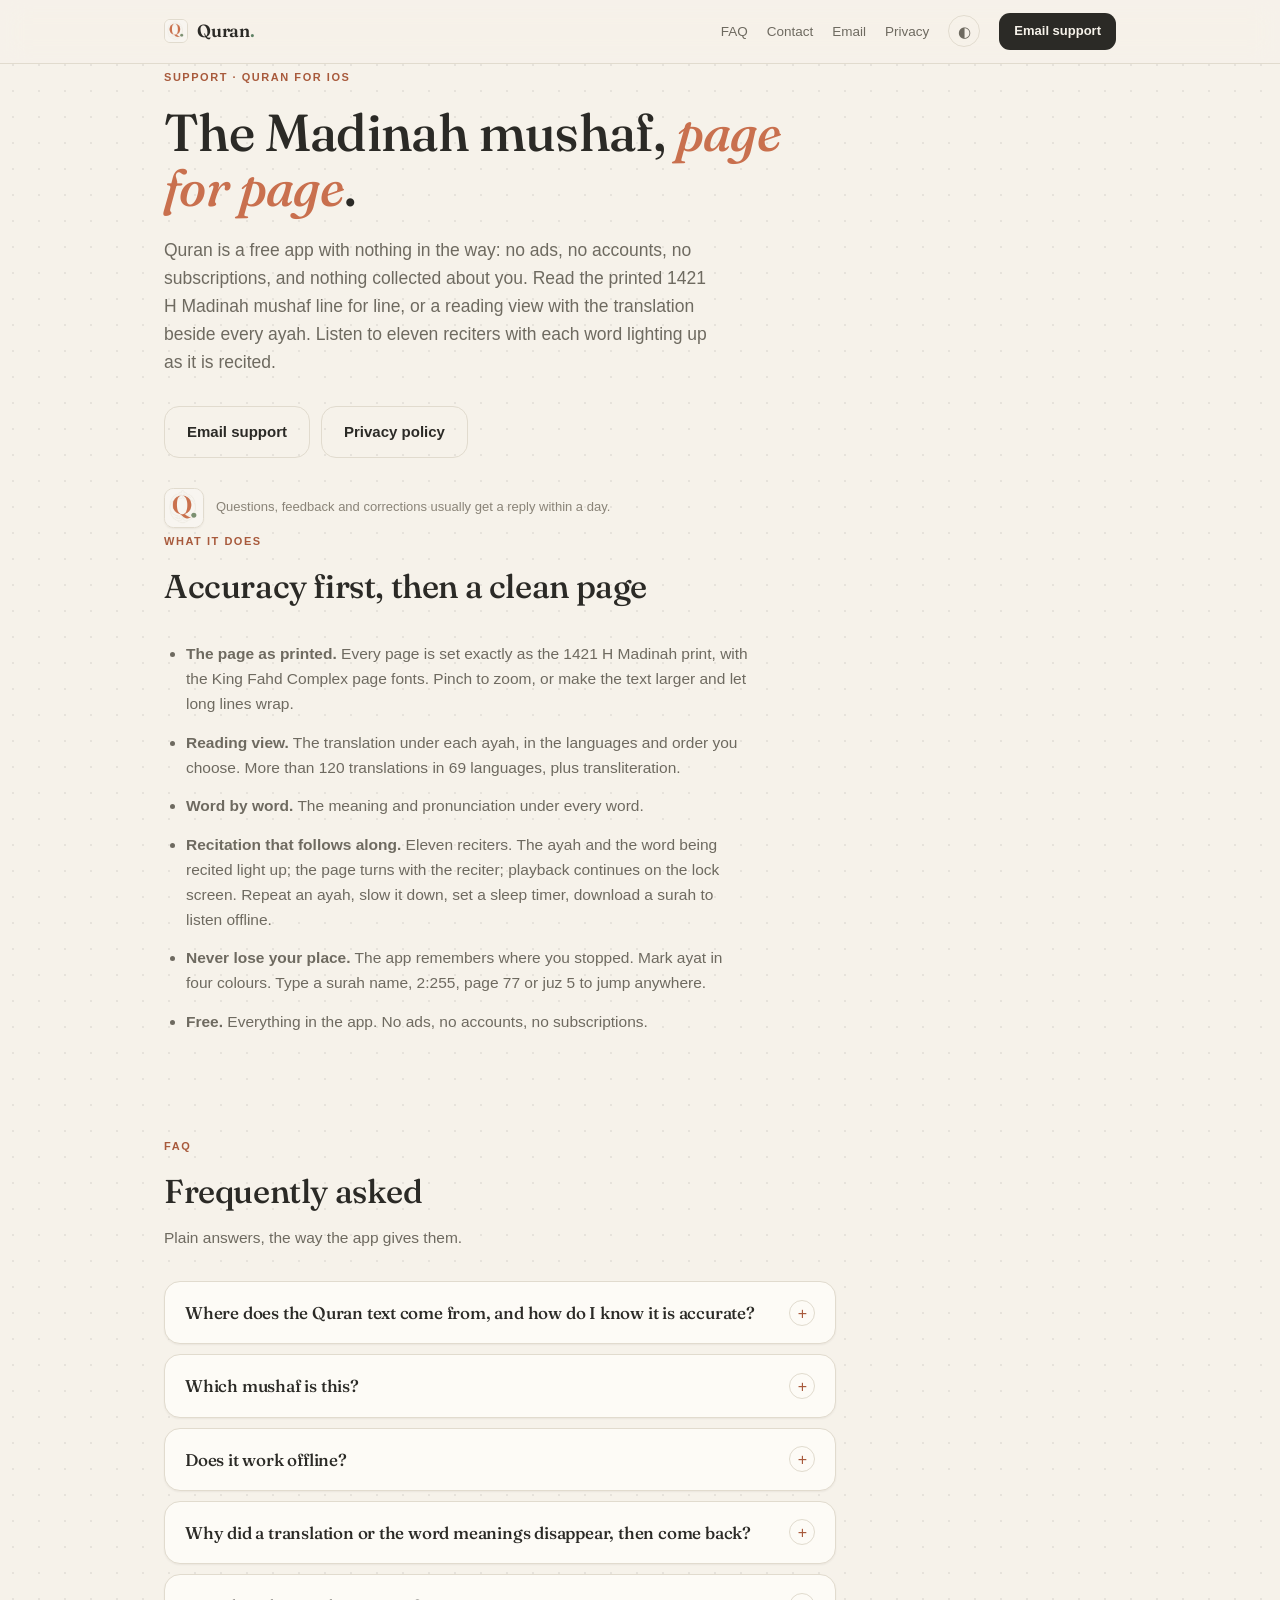
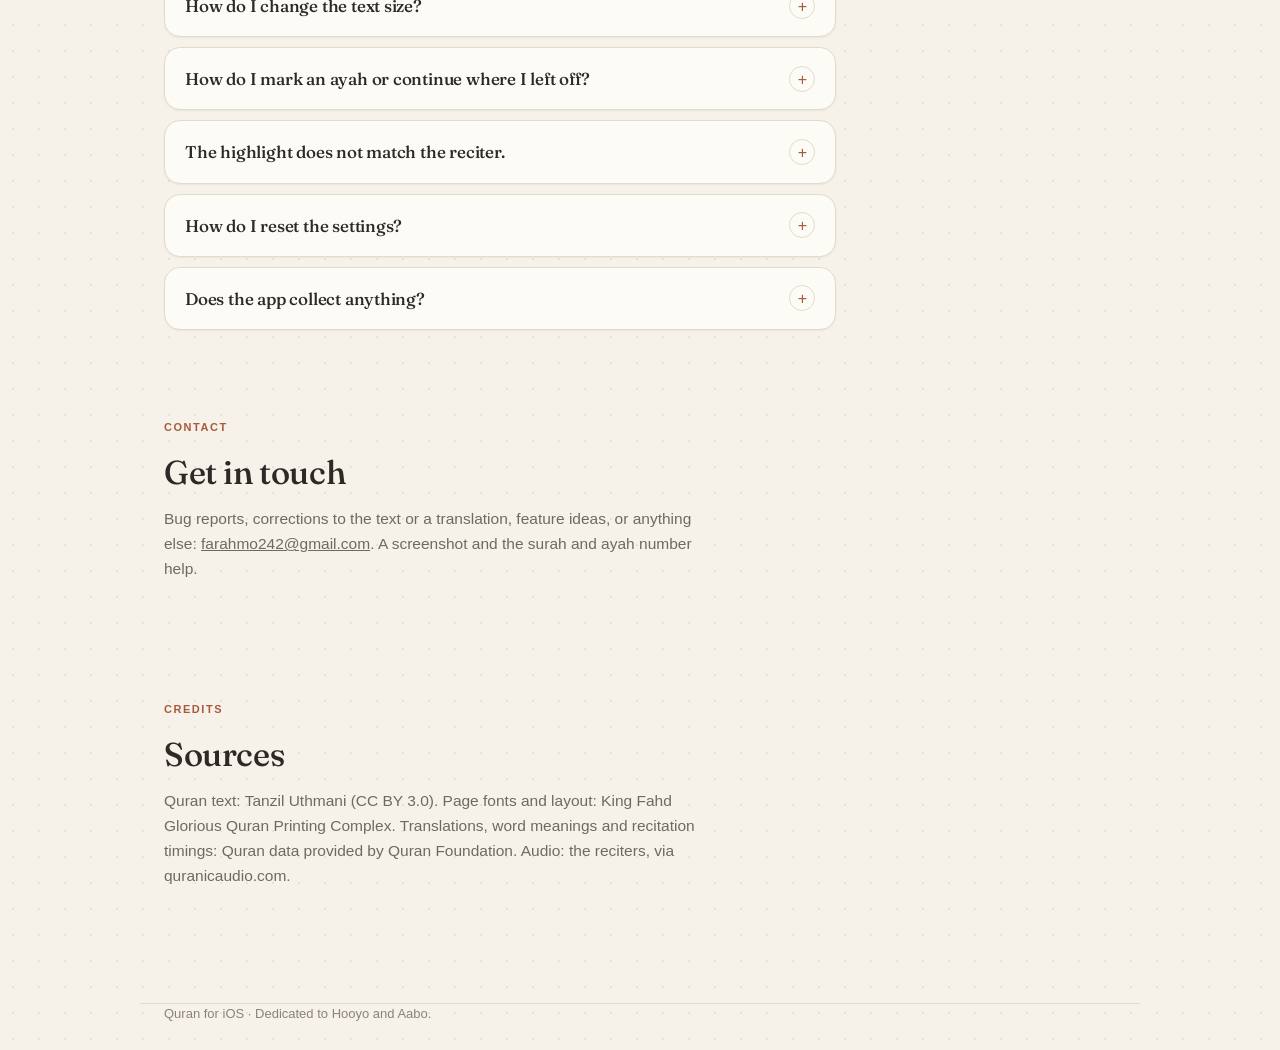
==== index.html @ 12314099 "Support site and privacy policy for Quran (iOS)" ====
<!DOCTYPE html>
<html lang="en">
<head>
<meta charset="UTF-8">
<meta name="viewport" content="width=device-width, initial-scale=1.0">
<title>Quran · Support</title>
<meta name="description" content="Support and FAQ for Quran, the free iOS app with the Madinah mushaf page for page, every translation, word-by-word meanings and recitation that follows each word. No ads, no accounts, nothing collected.">
<meta name="referrer" content="no-referrer">
<meta name="color-scheme" content="light dark">
<meta name="theme-color" content="#F6F2EA" media="(prefers-color-scheme: light)">
<meta name="theme-color" content="#1B1915" media="(prefers-color-scheme: dark)">
<meta property="og:title" content="Quran · Support">
<meta property="og:description" content="Support and FAQ for the Quran iOS app: Madinah mushaf, translations, word by word, recitation. Free, no ads, nothing collected.">
<meta property="og:type" content="website">
<link rel="icon" type="image/png" href="icon.png">
<link rel="apple-touch-icon" href="icon.png">
<link rel="preconnect" href="https://fonts.googleapis.com">
<link rel="preconnect" href="https://fonts.gstatic.com" crossorigin>
<link rel="stylesheet" href="https://fonts.googleapis.com/css2?family=Fraunces:ital,opsz,wght@0,9..144,400..600;1,9..144,400..600&display=swap">
<link rel="stylesheet" href="shared.css">
<script src="shared.js" defer></script>
</head>
<body>
<a class="skip" href="#faq">Skip to FAQ</a>
<nav aria-label="Site">
  <div class="nav-inner">
    <a class="nav-name serif" href="#top"><img src="icon.png" alt="" width="24" height="24"><span>Quran<span class="dot">.</span></span></a>
    <div class="nav-links">
      <a href="#faq" class="collapse">FAQ</a>
      <a href="#contact" class="collapse">Contact</a>
      <a href="mailto:farahmo242@gmail.com" class="collapse">Email</a>
      <a href="privacy.html">Privacy</a>
      <button id="themeBtn" class="theme-btn" type="button" aria-label="Switch theme" title="Theme: follows your system"><span id="themeIcon" aria-hidden="true">◐</span></button>
      <a class="nav-cta" href="mailto:farahmo242@gmail.com">Email support</a>
    </div>
  </div>
</nav>

<header class="wrap" id="top">
  <span class="eyebrow">Support · Quran for iOS</span>
  <h1 class="serif">The Madinah mushaf, <em>page for page</em>.</h1>
  <p class="lede">Quran is a free app with nothing in the way: no ads, no accounts, no subscriptions, and nothing collected about you. Read the printed 1421 H Madinah mushaf line for line, or a reading view with the translation beside every ayah. Listen to eleven reciters with each word lighting up as it is recited.</p>
  <div class="btn-row">
    <a class="btn btn-ghost" href="mailto:farahmo242@gmail.com">Email support</a>
    <a class="btn btn-ghost" href="privacy.html">Privacy policy</a>
  </div>
  <div class="hero-note">
    <img src="icon.png" alt="Quran app icon" width="40" height="40">
    <span>Questions, feedback and corrections usually get a reply within a day.</span>
  </div>
</header>

<section class="wrap" id="about">
  <div class="section-head" data-reveal>
    <span class="eyebrow">What it does</span>
    <h2 class="serif">Accuracy first, then a clean page</h2>
  </div>
  <div class="prose" data-reveal>
    <ul>
      <li><b>The page as printed.</b> Every page is set exactly as the 1421 H Madinah print, with the King Fahd Complex page fonts. Pinch to zoom, or make the text larger and let long lines wrap.</li>
      <li><b>Reading view.</b> The translation under each ayah, in the languages and order you choose. More than 120 translations in 69 languages, plus transliteration.</li>
      <li><b>Word by word.</b> The meaning and pronunciation under every word.</li>
      <li><b>Recitation that follows along.</b> Eleven reciters. The ayah and the word being recited light up; the page turns with the reciter; playback continues on the lock screen. Repeat an ayah, slow it down, set a sleep timer, download a surah to listen offline.</li>
      <li><b>Never lose your place.</b> The app remembers where you stopped. Mark ayat in four colours. Type a surah name, 2:255, page 77 or juz 5 to jump anywhere.</li>
      <li><b>Free.</b> Everything in the app. No ads, no accounts, no subscriptions.</li>
    </ul>
  </div>
</section>

<section id="faq" class="wrap">
  <div class="section-head" data-reveal>
    <span class="eyebrow">FAQ</span>
    <h2 class="serif">Frequently asked</h2>
    <p>Plain answers, the way the app gives them.</p>
  </div>
  <div class="faq-list" data-reveal-group>
    <details>
      <summary class="serif">Where does the Quran text come from, and how do I know it is accurate?</summary>
      <div class="answer">
        <p>The text is the Tanzil Uthmani text, checked against the mushaf's own page and glyph data from the King Fahd Glorious Quran Printing Complex, word by word, before the app is built. Nothing on the page is typed by hand: the words come from the layout, the surah headings from the metadata, the basmala from the text itself. If you ever see something that looks wrong, please email the surah and ayah number; it will be checked against the printed mushaf.</p>
      </div>
    </details>
    <details>
      <summary class="serif">Which mushaf is this?</summary>
      <div class="answer">
        <p>The 1421 H Madinah print (King Fahd Complex), 604 pages, 15 lines a page, Hafs ʿan ʿĀṣim. Page numbers, juz and hizb markers match that print.</p>
      </div>
    </details>
    <details>
      <summary class="serif">Does it work offline?</summary>
      <div class="answer">
        <p>The Quran text and the mushaf pages are inside the app and never need a connection. Translations, word meanings and recitations are downloaded when you choose them, and then work offline. Recitation streams by default; tap the speed chip in the player, then <b>Download</b>, to keep a surah on the device.</p>
      </div>
    </details>
    <details>
      <summary class="serif">Why did a translation or the word meanings disappear, then come back?</summary>
      <div class="answer">
        <p>Translations, word meanings and recitations come from the Quran Foundation, whose terms allow their content to be kept on a device for up to seven days. The app refreshes each downloaded file within that week. If a file could not be refreshed in time (for example, the phone was offline for more than a week), it is removed and downloaded again the next time you are online. Your place, your marks and your settings are never affected.</p>
      </div>
    </details>
    <details>
      <summary class="serif">How do I change the text size?</summary>
      <div class="answer">
        <p>Tap <b>Aa</b> in the reader. Arabic size and translation size each have a slider with a live preview. In the Mushaf view, 100% is the page as printed; larger sizes wrap long lines and the page scrolls. You can also pinch to zoom the page.</p>
      </div>
    </details>
    <details>
      <summary class="serif">How do I mark an ayah or continue where I left off?</summary>
      <div class="answer">
        <p>The app remembers where you stopped on its own; the <b>Continue reading</b> card on the home screen takes you back. To mark an ayah, tap it and choose one of four colours; marked ayat are washed in that colour on the page and listed under <b>Marks</b>. <b>Continue from here</b> on the same sheet sets your place by hand.</p>
      </div>
    </details>
    <details>
      <summary class="serif">The highlight does not match the reciter.</summary>
      <div class="answer">
        <p>Word timings are published by the Quran Foundation for each reciter and are checked against the page layout before they are used, but a few reciters' timings are looser than others. If the highlight is consistently off for one reciter, email the reciter and surah so it can be checked. On Bluetooth speakers and headphones the app already allows for the audio delay.</p>
      </div>
    </details>
    <details>
      <summary class="serif">How do I reset the settings?</summary>
      <div class="answer">
        <p>Settings → <b>Restore default settings</b>, at the bottom. Reading view, text sizes, translations, reciter and appearance go back to how the app came. Your place, marks and downloads are kept.</p>
      </div>
    </details>
    <details>
      <summary class="serif">Does the app collect anything?</summary>
      <div class="answer">
        <p>No. There is no account, no analytics, no advertising and no tracking. The only network use is downloading a translation, word meanings or a recitation you choose, and keeping those downloads up to date. See the <a href="privacy.html">privacy policy</a>.</p>
      </div>
    </details>
  </div>
</section>

<section id="contact" class="wrap">
  <div class="section-head" data-reveal>
    <span class="eyebrow">Contact</span>
    <h2 class="serif">Get in touch</h2>
    <p>Bug reports, corrections to the text or a translation, feature ideas, or anything else: <a href="mailto:farahmo242@gmail.com">farahmo242@gmail.com</a>. A screenshot and the surah and ayah number help.</p>
  </div>
</section>

<section class="wrap" id="credits">
  <div class="section-head" data-reveal>
    <span class="eyebrow">Credits</span>
    <h2 class="serif">Sources</h2>
    <p>Quran text: Tanzil Uthmani (CC BY 3.0). Page fonts and layout: King Fahd Glorious Quran Printing Complex. Translations, word meanings and recitation timings: Quran data provided by Quran Foundation. Audio: the reciters, via quranicaudio.com.</p>
  </div>
</section>

<footer class="wrap">
  <p class="updated">Quran for iOS · Dedicated to Hooyo and Aabo.</p>
</footer>
</body>
</html>
---- shared.css ----
/* ==========================================================
   Sweep support site — design tokens lifted from the app's
   Almanac theme (SweepTheme.swift / Tokens.swift).
   clay = sole accent, safe = sage green, amber = move soon,
   rust = sweeping now. Display face is Fraunces, like the app.
   ========================================================== */
:root, :root[data-theme="light"] {
  --paper:       #F6F2EA;
  --paper-deep:  #EEE8DC;
  --card:        #FDFBF6;
  --well:        #F0EBE1;
  --well-warm:   #E9E2D4;
  --ink:         #2B2A26;
  --ink2:        #6E6A60;
  --ink3:        #8A8478;
  --hairline:    #E1DBCE;
  --clay:        #C9704E;
  --clay-fill:   #C9704E;
  --clay-deep:   #A85A3C;
  --safe:        #5E8265;
  --amber:       #C08A2D;
  --rust:        #A8402F;
  --on-clay:     #FFF8F2;
  --shadow:      0 1px 2px rgba(43,42,38,.06);
  --shadow-lift: 0 14px 30px rgba(43,42,38,.11);
}
@media (prefers-color-scheme: dark) {
  :root:not([data-theme="light"]) {
    --paper:       #1B1915;
    --paper-deep:  #14120F;
    --card:        #26221B;
    --well:        #211E18;
    --well-warm:   #2E2921;
    --ink:         #EAE4D6;
    --ink2:        #A69E8E;
    --ink3:        #8C8476;
    --hairline:    #3B362C;
    --clay:        #D1704E;
    --clay-fill:   #C9684A;
    --clay-deep:   #E08A6A;
    --safe:        #83AC8A;
    --amber:       #D5A34A;
    --rust:        #CE5B47;
    --on-clay:     #1B1915;
    --shadow:      0 1px 2px rgba(0,0,0,.3);
    --shadow-lift: 0 18px 34px rgba(0,0,0,.4);
  }
}
:root[data-theme="dark"] {
  --paper:       #1B1915;
  --paper-deep:  #14120F;
  --card:        #26221B;
  --well:        #211E18;
  --well-warm:   #2E2921;
  --ink:         #EAE4D6;
  --ink2:        #A69E8E;
  --ink3:        #8C8476;
  --hairline:    #3B362C;
  --clay:        #D1704E;
  --clay-fill:   #C9684A;
  --clay-deep:   #E08A6A;
  --safe:        #83AC8A;
  --amber:       #D5A34A;
  --rust:        #CE5B47;
  --on-clay:     #1B1915;
  --shadow:      0 1px 2px rgba(0,0,0,.3);
  --shadow-lift: 0 18px 34px rgba(0,0,0,.4);
}

*, *::before, *::after { margin: 0; padding: 0; box-sizing: border-box; }
[hidden] { display: none !important; }
html { scroll-behavior: smooth; -webkit-text-size-adjust: 100%; scroll-padding-top: 74px; }
body {
  background: var(--paper); color: var(--ink);
  background-image: radial-gradient(color-mix(in srgb, var(--ink) 8%, transparent) 1px, transparent 1.4px);
  background-size: 26px 26px;
  font-family: -apple-system, BlinkMacSystemFont, "SF Pro Text", "Segoe UI", Roboto, sans-serif;
  font-size: 15.5px; line-height: 1.6;
  -webkit-font-smoothing: antialiased; overflow-x: hidden;
}
.serif {
  font-family: "Fraunces", "Iowan Old Style", "New York", ui-serif, Georgia, "Times New Roman", serif;
  font-optical-sizing: auto;
  letter-spacing: -0.012em;
}
.mono {
  font-family: ui-monospace, "SF Mono", SFMono-Regular, Menlo, Consolas, monospace;
  font-size: .88em; letter-spacing: -0.01em;
}
.wrap { max-width: 1000px; margin: 0 auto; padding: 0 24px; }
a { color: inherit; }
img { max-width: 100%; display: block; }
:focus-visible { outline: 2px solid var(--clay); outline-offset: 3px; border-radius: 6px; }
.skip {
  position: absolute; left: 12px; top: -60px; z-index: 100;
  background: var(--ink); color: var(--paper); padding: 8px 14px;
  border-radius: 10px; font-size: 13.5px; text-decoration: none;
}
.skip:focus { top: 12px; }

.eyebrow {
  display: inline-block; font-size: 11px; font-weight: 600;
  letter-spacing: .14em; text-transform: uppercase; color: var(--clay-deep);
}

/* ================= Nav ================= */
nav {
  position: sticky; top: 0; z-index: 60;
  background: color-mix(in srgb, var(--paper) 86%, transparent);
  backdrop-filter: saturate(180%) blur(14px);
  -webkit-backdrop-filter: saturate(180%) blur(14px);
  border-bottom: 1px solid var(--hairline);
}
.nav-inner {
  display: flex; align-items: center; justify-content: space-between; gap: 16px;
  max-width: 1000px; margin: 0 auto; padding: 13px 24px;
}
.nav-name {
  display: inline-flex; align-items: center; gap: 9px;
  font-weight: 600; font-size: 17.5px; text-decoration: none; white-space: nowrap;
}
.nav-name img { width: 24px; height: 24px; border-radius: 6px; border: 1px solid var(--hairline); }
.nav-name .dot { color: var(--safe); }
.nav-links { display: flex; gap: 19px; align-items: center; }
.nav-links a {
  text-decoration: none; font-size: 13.5px; color: var(--ink2);
  transition: color .2s ease; white-space: nowrap;
}
.nav-links a:hover { color: var(--clay-deep); }
.nav-cta {
  font-size: 13px !important; font-weight: 600;
  color: var(--paper) !important; background: var(--ink);
  padding: 8px 15px; border-radius: 11px;
}
.nav-cta:hover { color: var(--paper) !important; opacity: .88; }
.theme-btn {
  display: grid; place-items: center;
  width: 32px; height: 32px; padding: 0; flex-shrink: 0;
  font-family: inherit; font-size: 15px; line-height: 1; cursor: pointer;
  color: var(--ink2); background: transparent;
  border: 1px solid var(--hairline); border-radius: 999px;
  transition: color .2s ease, border-color .2s ease;
}
.theme-btn:hover { color: var(--clay-deep); border-color: var(--ink3); }
@media (max-width: 640px) { .nav-links a.collapse { display: none; } }
@media (max-width: 480px) {
  .nav-inner { padding: 11px 14px; gap: 8px; }
  .nav-links { gap: 11px; }
  .nav-name { font-size: 15.5px; }
  .nav-cta { padding: 7px 12px; }
}

/* ================= Hero ================= */
header { padding: 64px 0 56px; }
h1 {
  font-size: clamp(33px, 5.6vw, 52px);
  font-weight: 500; line-height: 1.07; letter-spacing: -0.022em;
  margin: 16px 0 20px; max-width: 20ch;
}
h1 em { font-style: italic; color: var(--clay); }
.lede { font-size: 17.5px; color: var(--ink2); max-width: 56ch; }
.lede strong { color: var(--ink); font-weight: 600; }
.btn-row { display: flex; gap: 11px; flex-wrap: wrap; margin-top: 30px; }
.btn {
  display: inline-flex; align-items: center; justify-content: center; gap: 8px;
  padding: 13px 22px; border-radius: 15px;
  font-size: 15px; font-weight: 600; text-decoration: none;
  border: 1px solid transparent; cursor: pointer; font-family: inherit;
  transition: transform .18s ease, opacity .18s ease, border-color .18s ease;
}
.btn:active { transform: scale(.975); }
.btn-primary { background: var(--ink); color: var(--paper); }
.btn-primary:hover { opacity: .89; }
.btn-clay { background: var(--clay-fill); color: var(--on-clay); }
.btn-clay:hover { opacity: .91; }
.btn-ghost { border-color: var(--hairline); color: var(--ink); background: transparent; }
.btn-ghost:hover { border-color: var(--ink3); }
.btn-sm { padding: 10px 17px; font-size: 13.5px; border-radius: 12px; }
@media (max-width: 480px) { .btn-row .btn { flex: 1 1 100%; } }

.hero-note { display: flex; align-items: center; gap: 12px; margin-top: 30px; }
.hero-note img {
  width: 40px; height: 40px; border-radius: 9.5px;
  border: 1px solid var(--hairline); box-shadow: var(--shadow);
}
.hero-note span { font-size: 13px; color: var(--ink3); }

/* verdict legend under the lede */
.verdicts { display: flex; flex-wrap: wrap; gap: 8px; margin-top: 22px; }
.verdict {
  display: inline-flex; align-items: center; gap: 7px;
  font-size: 12px; font-weight: 700; letter-spacing: .09em; text-transform: uppercase;
  padding: 6px 12px; border-radius: 999px;
  border: 1px solid var(--hairline); background: var(--card); color: var(--ink2);
}
.verdict::before { content: ""; width: 7px; height: 7px; border-radius: 50%; background: var(--c, var(--ink3)); }
.verdict.safe { --c: var(--safe); }
.verdict.soon { --c: var(--amber); }
.verdict.now  { --c: var(--rust); }

/* ================= Sections ================= */
section, section.wrap { padding-bottom: 84px; scroll-margin-top: 68px; }
.section-head { margin-bottom: 30px; max-width: 64ch; }
h2 { font-size: clamp(25px, 3.7vw, 33px); font-weight: 500; letter-spacing: -0.018em; margin-top: 7px; }
.section-head p { color: var(--ink2); margin-top: 9px; }

/* ================= Cards ================= */
.grid { display: grid; grid-template-columns: repeat(auto-fit, minmax(288px, 1fr)); gap: 18px; }
.card {
  background: var(--card); border: 1px solid var(--hairline);
  border-radius: 20px; padding: 24px; box-shadow: var(--shadow);
  display: flex; flex-direction: column; gap: 9px;
  transition: transform .25s ease, box-shadow .25s ease;
}
.card:hover { transform: translateY(-3px); box-shadow: var(--shadow-lift); }
.card h3 { font-size: 19px; font-weight: 500; letter-spacing: -0.014em; }
.card p { font-size: 14.2px; color: var(--ink2); flex: 1; }
.card p b, .card p strong { color: var(--ink); font-weight: 600; }
.card .applink {
  font-size: 13.5px; font-weight: 600; color: var(--clay-deep);
  text-decoration: none; margin-top: 6px; display: inline-block;
}
.card .applink:hover { text-decoration: underline; }
.chip {
  font-size: 10px; font-weight: 700; letter-spacing: .09em; text-transform: uppercase;
  padding: 5px 10px; border-radius: 999px; align-self: flex-start;
  border: 1px solid var(--hairline); color: var(--ink2); white-space: nowrap;
}
.chip.safe { color: var(--safe); border-color: color-mix(in srgb, var(--safe) 45%, transparent); }
.chip.clay { color: var(--clay-deep); border-color: color-mix(in srgb, var(--clay) 45%, transparent); }

/* ================= FAQ (disclosure list) ================= */
.faq-list { display: flex; flex-direction: column; gap: 10px; max-width: 78ch; }
.faq-list details {
  background: var(--card); border: 1px solid var(--hairline);
  border-radius: 16px; box-shadow: var(--shadow);
}
.faq-list details[open] { box-shadow: var(--shadow-lift); }
.faq-list summary {
  list-style: none; cursor: pointer; display: flex; align-items: center; gap: 14px;
  padding: 17px 20px; font-size: 17px; font-weight: 500; letter-spacing: -0.012em;
}
.faq-list summary::-webkit-details-marker { display: none; }
.faq-list summary::after {
  content: "+"; margin-left: auto; flex-shrink: 0;
  width: 26px; height: 26px; border-radius: 50%; display: grid; place-items: center;
  border: 1px solid var(--hairline); color: var(--clay-deep);
  font-family: -apple-system, BlinkMacSystemFont, sans-serif; font-size: 16px; font-weight: 500;
  transition: transform .25s ease;
}
.faq-list details[open] summary::after { transform: rotate(45deg); }
.faq-list summary:hover { color: var(--clay-deep); }
.faq-list summary:focus-visible { outline-offset: -3px; border-radius: 16px; }
.faq-list .answer { padding: 0 20px 20px; color: var(--ink2); font-size: 14.6px; }
.faq-list .answer p + p { margin-top: 10px; }
.faq-list .answer b, .faq-list .answer strong { color: var(--ink); font-weight: 600; }
.faq-list .answer a { color: var(--clay-deep); text-decoration: none; }
.faq-list .answer a:hover { text-decoration: underline; }
.faq-list .answer .applink {
  display: inline-block; margin-top: 10px; font-size: 13.5px; font-weight: 600; color: var(--clay-deep);
}
.faq-list .answer ul { padding-left: 20px; margin-top: 8px; }
.faq-list .answer li + li { margin-top: 4px; }

/* ================= Panel ================= */
.panel {
  background: var(--card); border: 1px solid var(--hairline);
  border-radius: 22px; padding: 30px; box-shadow: var(--shadow);
}
.panel a { color: var(--clay-deep); }
.pulse {
  display: inline-block; width: 8px; height: 8px; border-radius: 50%;
  background: var(--safe); margin-right: 9px; vertical-align: 1px;
  animation: breathe 4s ease-in-out infinite;
}
@keyframes breathe { 0%,100% { opacity: 1 } 50% { opacity: .3 } }
.stamp { margin-top: 15px; font-size: 12.5px; color: var(--ink3); }
.stamp a { color: var(--clay-deep); }

/* Plus panel */
.plus { display: grid; grid-template-columns: 1.2fr 1fr; gap: 28px; align-items: start; }
.plus h3 { font-size: 24px; font-weight: 500; letter-spacing: -0.016em; margin: 6px 0 10px; }
.plus p { color: var(--ink2); }
.plus ul { list-style: none; display: flex; flex-direction: column; gap: 10px; }
.plus li { display: flex; gap: 12px; align-items: flex-start; font-size: 14.5px; color: var(--ink2); }
.plus li b { color: var(--ink); font-weight: 600; }
.plus li::before {
  content: ""; flex-shrink: 0; width: 8px; height: 8px; border-radius: 50%;
  background: var(--clay); margin-top: 8px;
}
.price {
  display: inline-flex; align-items: baseline; gap: 6px; margin-top: 4px;
  font-size: 15px; color: var(--ink2);
}
.price b { font-size: 30px; font-weight: 500; color: var(--ink); letter-spacing: -0.02em; }
.free-note {
  margin-top: 16px; padding: 12px 14px; border-radius: 12px;
  background: color-mix(in srgb, var(--safe) 11%, transparent);
  border: 1px solid color-mix(in srgb, var(--safe) 35%, transparent);
  font-size: 13.5px; color: var(--ink);
}
@media (max-width: 720px) { .plus { grid-template-columns: 1fr; } }

/* disclaimer strip */
.disclaimer {
  border-left: 3px solid var(--amber); padding: 4px 0 4px 16px;
  font-size: 13.5px; color: var(--ink2); max-width: 72ch;
}
.disclaimer b { color: var(--ink); }

/* ================= Prose (privacy page) ================= */
.prose { max-width: 68ch; }
.prose h2 { font-size: 21px; margin: 34px 0 10px; }
.prose p, .prose li { color: var(--ink2); margin-bottom: 14px; }
.prose p b, .prose p strong { color: var(--ink); }
.prose ul { padding-left: 22px; }
.prose a { color: var(--clay-deep); text-decoration: none; }
.prose a:hover { text-decoration: underline; }
.updated { color: var(--ink3); font-size: 13px; margin-bottom: 26px; }
.summary-box {
  background: var(--card); border: 1px solid var(--hairline); border-radius: 18px;
  padding: 20px 22px; margin-top: 8px; box-shadow: var(--shadow);
}
.summary-box ul { list-style: none; padding: 0; display: grid; gap: 8px; }
.summary-box li { display: flex; gap: 10px; align-items: flex-start; margin: 0; font-size: 14.5px; }
.summary-box li::before { content: "✓"; color: var(--safe); font-weight: 700; flex-shrink: 0; }

/* ================= Footer ================= */
footer {
  border-top: 1px solid var(--hairline); padding: 34px 0 46px;
  display: flex; justify-content: space-between; align-items: center;
  gap: 12px; flex-wrap: wrap; font-size: 13px; color: var(--ink3);
}
footer a { color: var(--ink3); }
footer a:hover { color: var(--clay-deep); }

/* ================= Hero entrance ================= */
@keyframes rise { from { opacity: 0; transform: translateY(24px); } }
html.js header .eyebrow   { animation: rise .7s cubic-bezier(.16,1,.3,1) backwards .05s; }
html.js header h1         { animation: rise .8s cubic-bezier(.16,1,.3,1) backwards .14s; }
html.js header .lede      { animation: rise .8s cubic-bezier(.16,1,.3,1) backwards .24s; }
html.js header .verdicts  { animation: rise .8s cubic-bezier(.16,1,.3,1) backwards .3s; }
html.js header .btn-row   { animation: rise .8s cubic-bezier(.16,1,.3,1) backwards .34s; }
html.js header .hero-note { animation: rise .8s cubic-bezier(.16,1,.3,1) backwards .44s; }
html.js header .phone-slot{ animation: rise .9s cubic-bezier(.16,1,.3,1) backwards .3s; }
@media (prefers-reduced-motion: reduce) { html.js header * { animation: none !important; } }

/* ================= Scroll reveals ================= */
html.js [data-reveal] {
  opacity: 0; transform: translateY(26px);
  transition: opacity .8s cubic-bezier(.16, 1, .3, 1) var(--reveal-delay, 0ms),
              transform .8s cubic-bezier(.16, 1, .3, 1) var(--reveal-delay, 0ms);
}
html.js [data-reveal].in { opacity: 1; transform: none; }
@media (prefers-reduced-motion: reduce) {
  html.js [data-reveal] { opacity: 1; transform: none; transition: none; }
  html { scroll-behavior: auto; }
  *, *::before, *::after { animation-duration: .001ms !important; transition-duration: .001ms !important; }
}

@media (max-width: 560px) {
  header { padding: 48px 0 40px; }
  section, section.wrap { padding-bottom: 64px; }
}
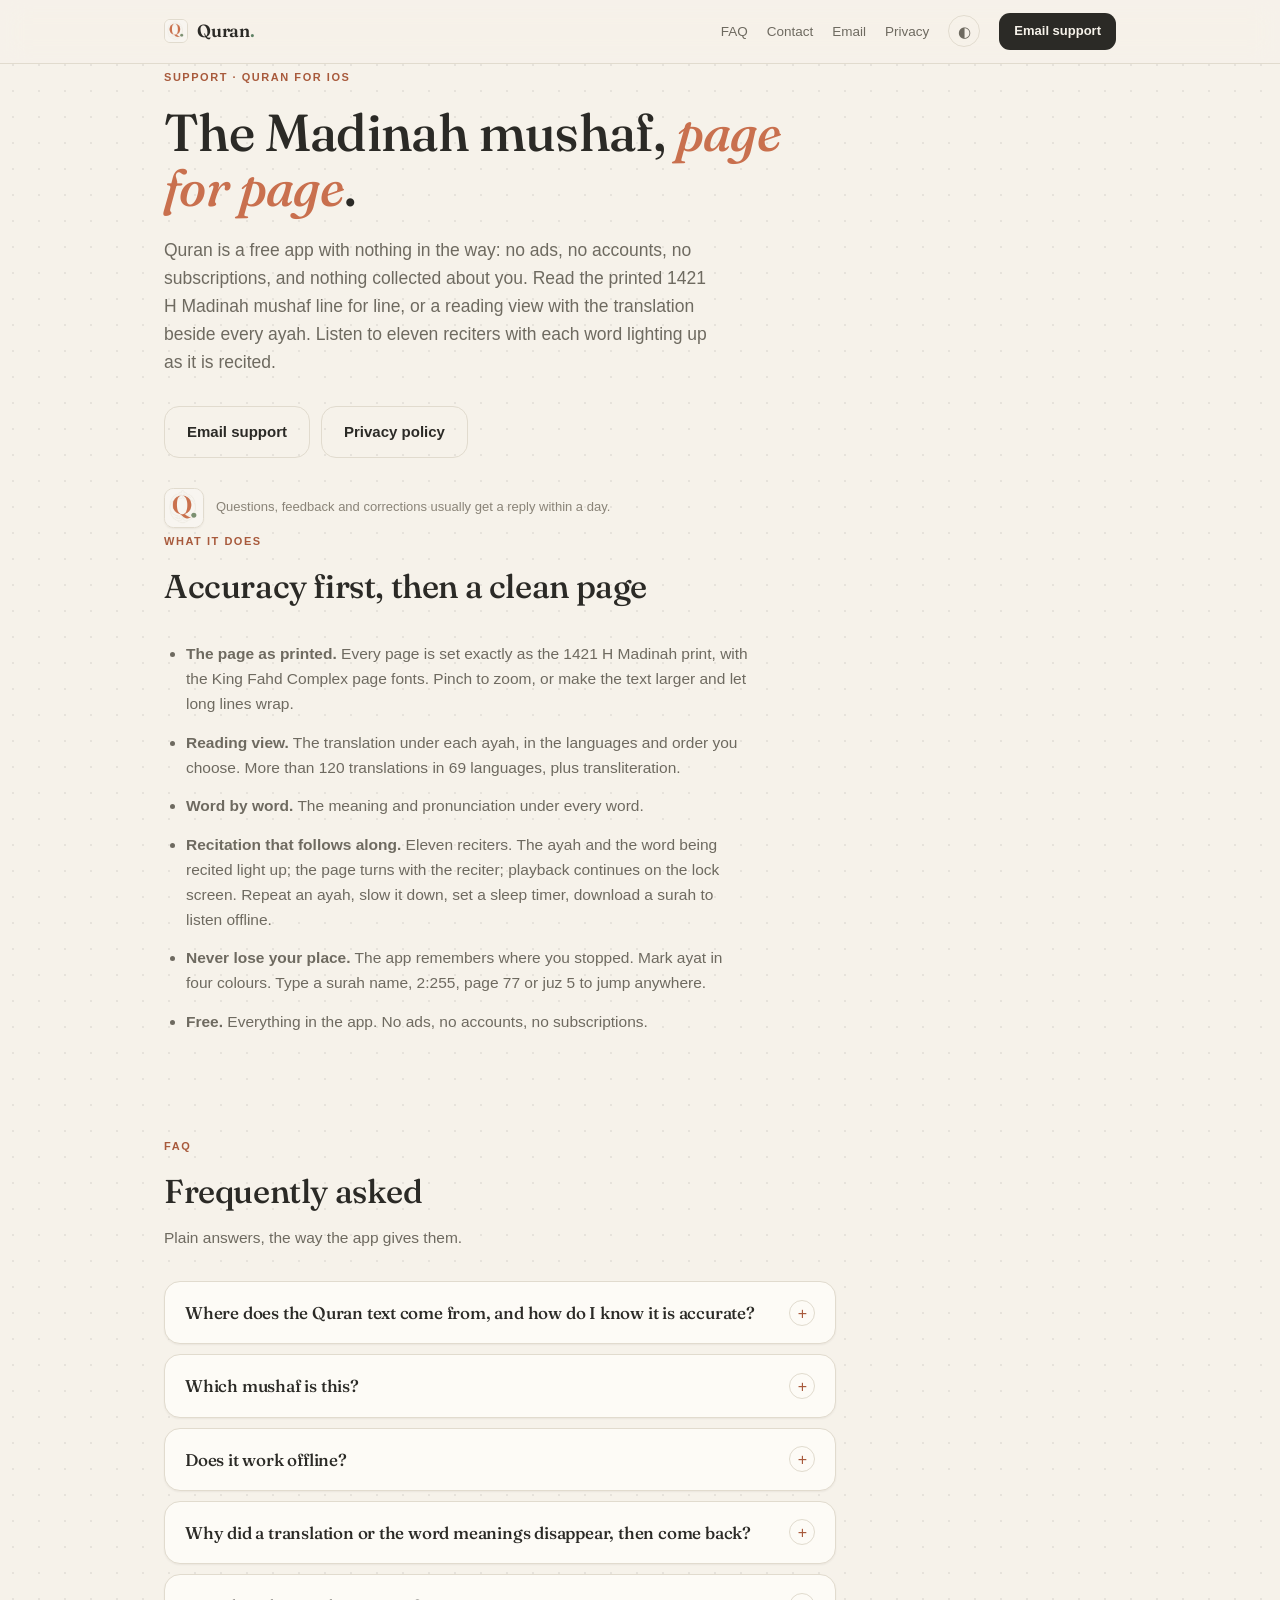
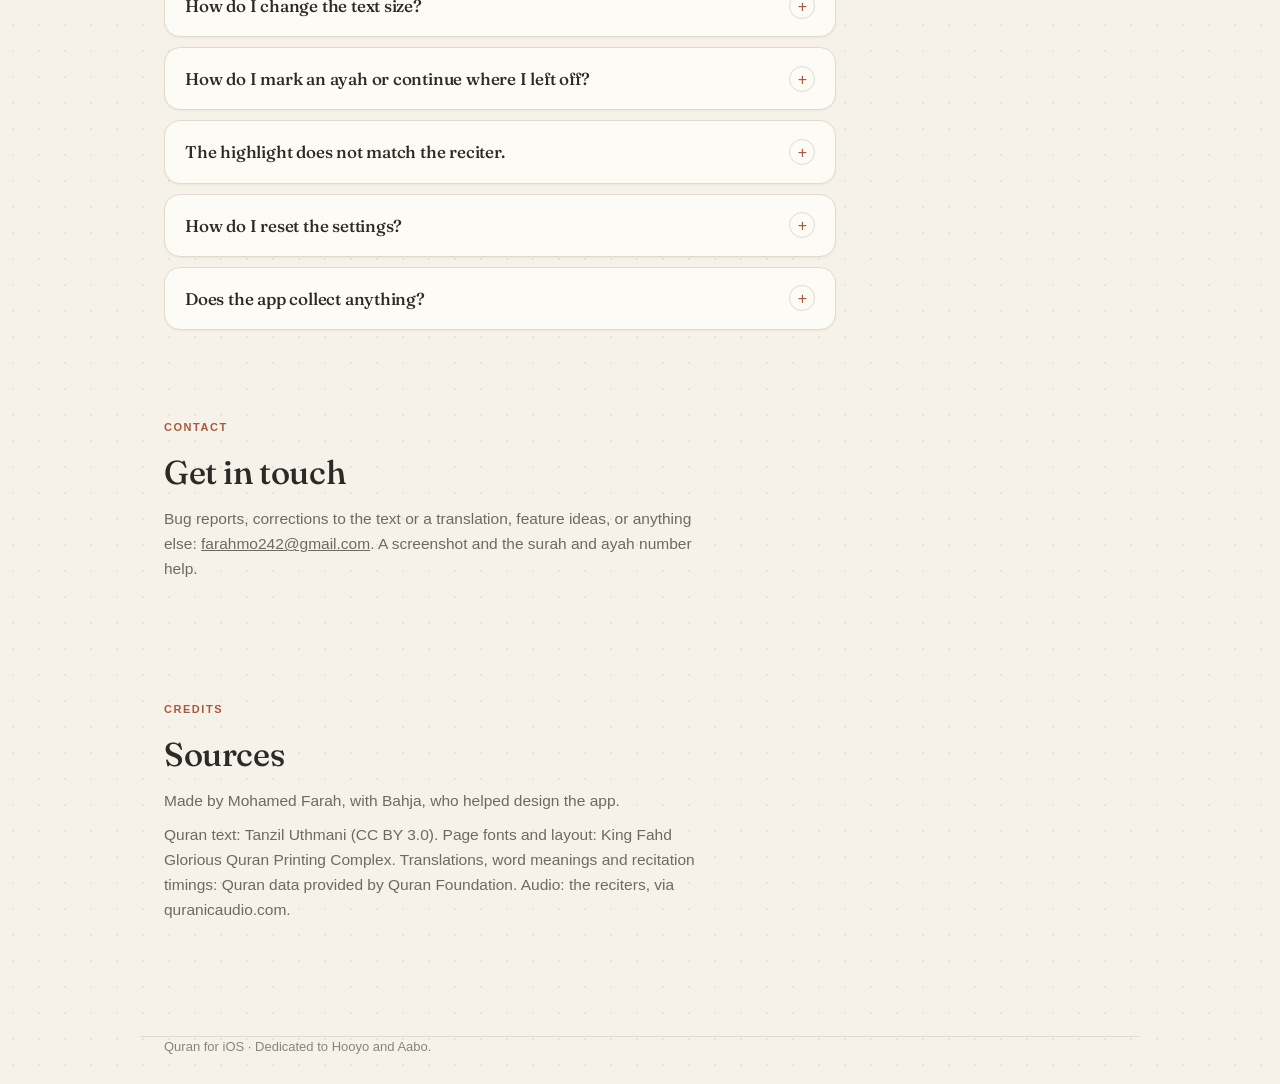
==== commit 8fd50334: "Credits: made with Bahja" ====
--- a/index.html
+++ b/index.html
@@ -143,6 +143,7 @@
   <div class="section-head" data-reveal>
     <span class="eyebrow">Credits</span>
     <h2 class="serif">Sources</h2>
+    <p>Made by Mohamed Farah, with Bahja, who helped design the app.</p>
     <p>Quran text: Tanzil Uthmani (CC BY 3.0). Page fonts and layout: King Fahd Glorious Quran Printing Complex. Translations, word meanings and recitation timings: Quran data provided by Quran Foundation. Audio: the reciters, via quranicaudio.com.</p>
   </div>
 </section>
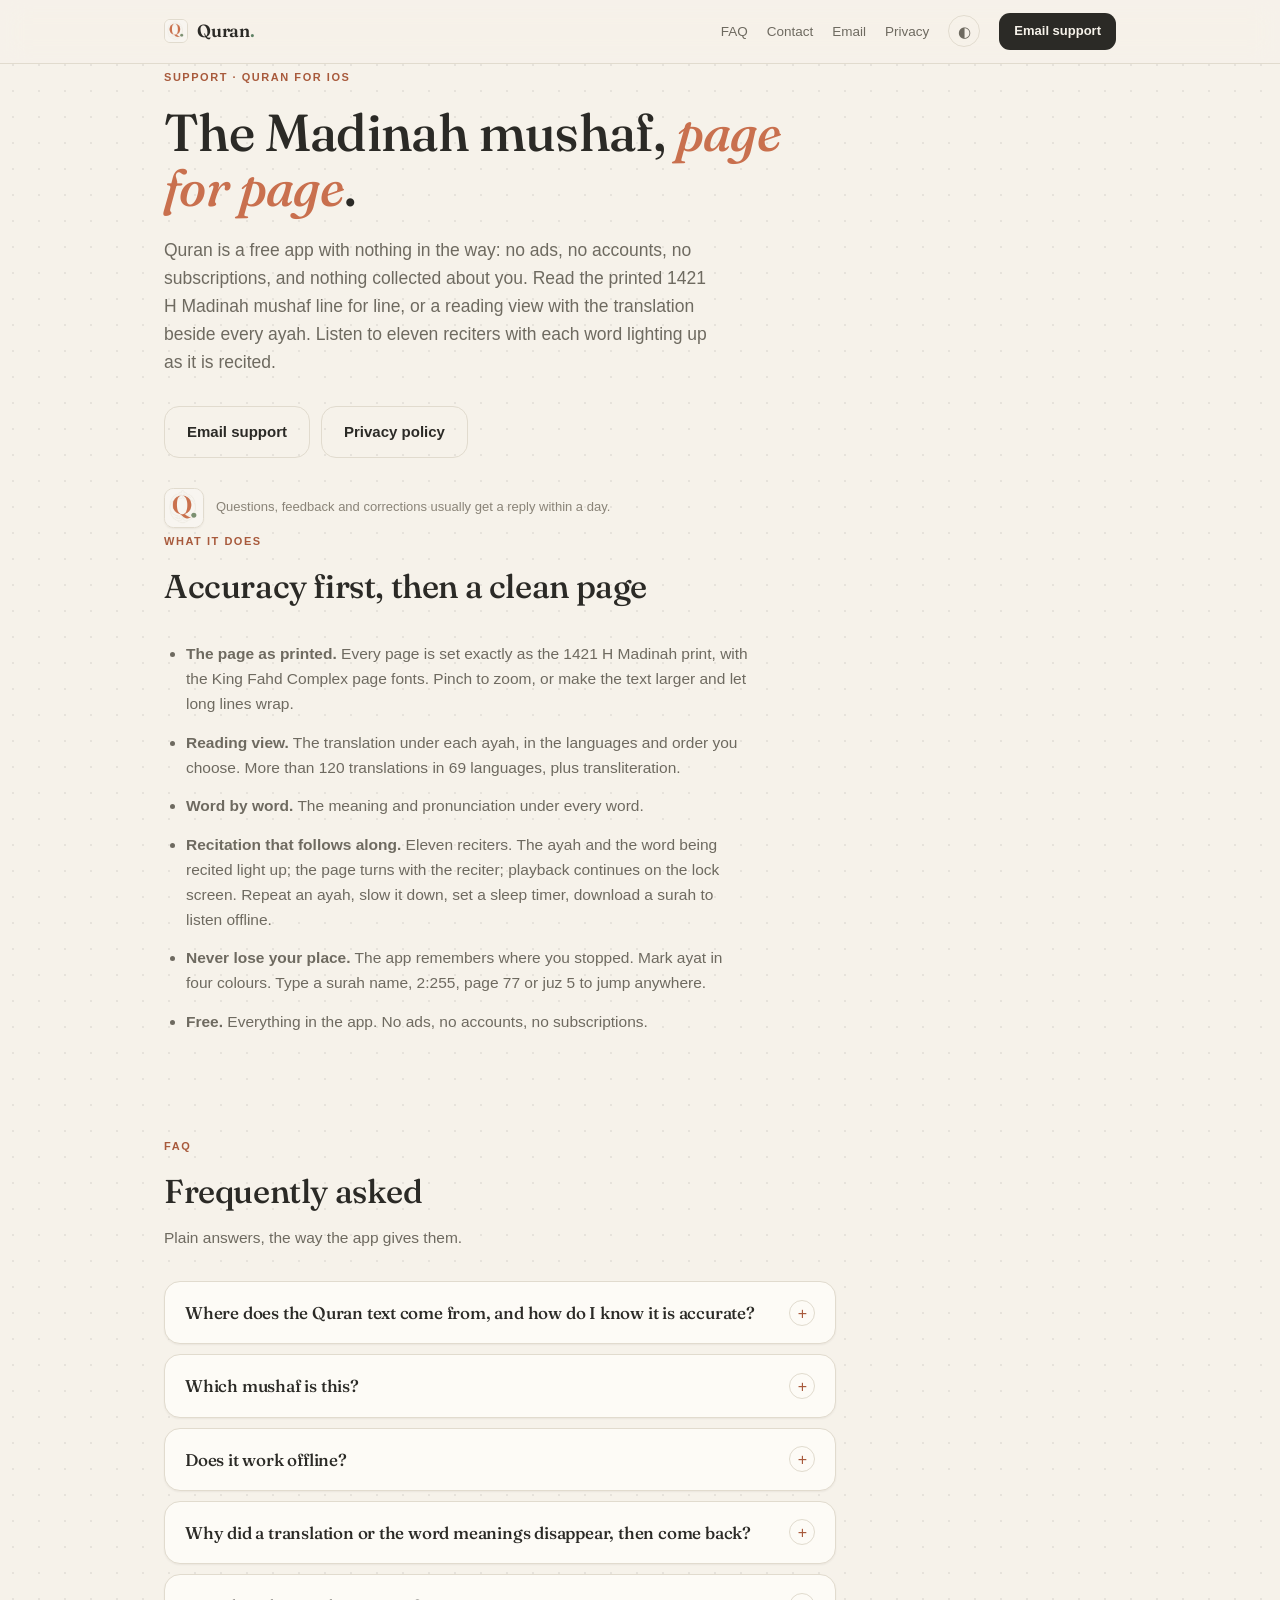
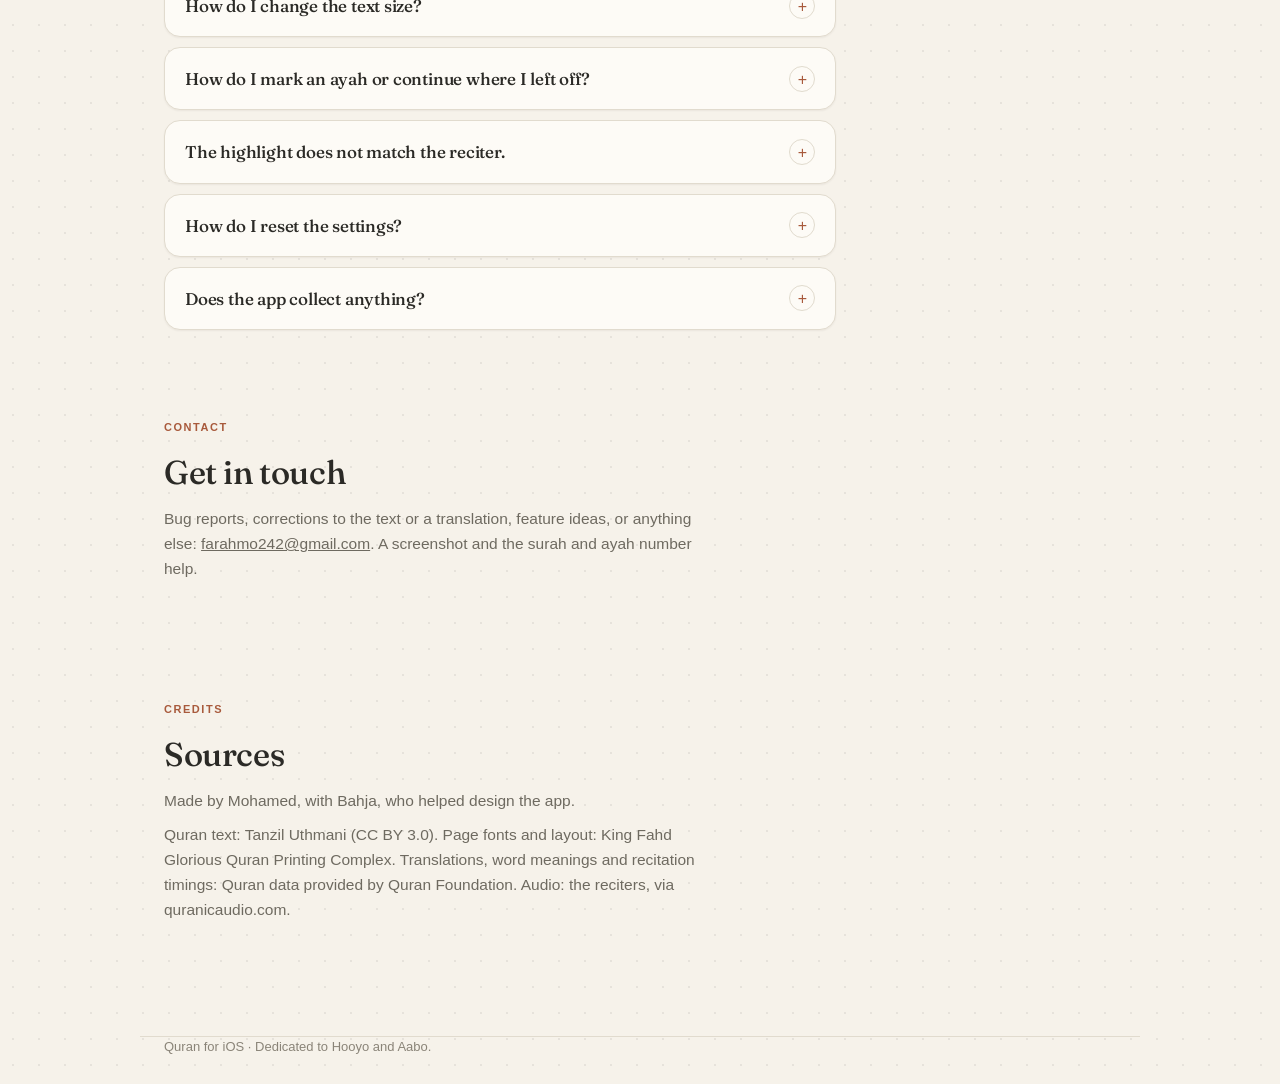
==== commit d1870575: "Credits: first name only" ====
--- a/index.html
+++ b/index.html
@@ -143,7 +143,7 @@
   <div class="section-head" data-reveal>
     <span class="eyebrow">Credits</span>
     <h2 class="serif">Sources</h2>
-    <p>Made by Mohamed Farah, with Bahja, who helped design the app.</p>
+    <p>Made by Mohamed, with Bahja, who helped design the app.</p>
     <p>Quran text: Tanzil Uthmani (CC BY 3.0). Page fonts and layout: King Fahd Glorious Quran Printing Complex. Translations, word meanings and recitation timings: Quran data provided by Quran Foundation. Audio: the reciters, via quranicaudio.com.</p>
   </div>
 </section>
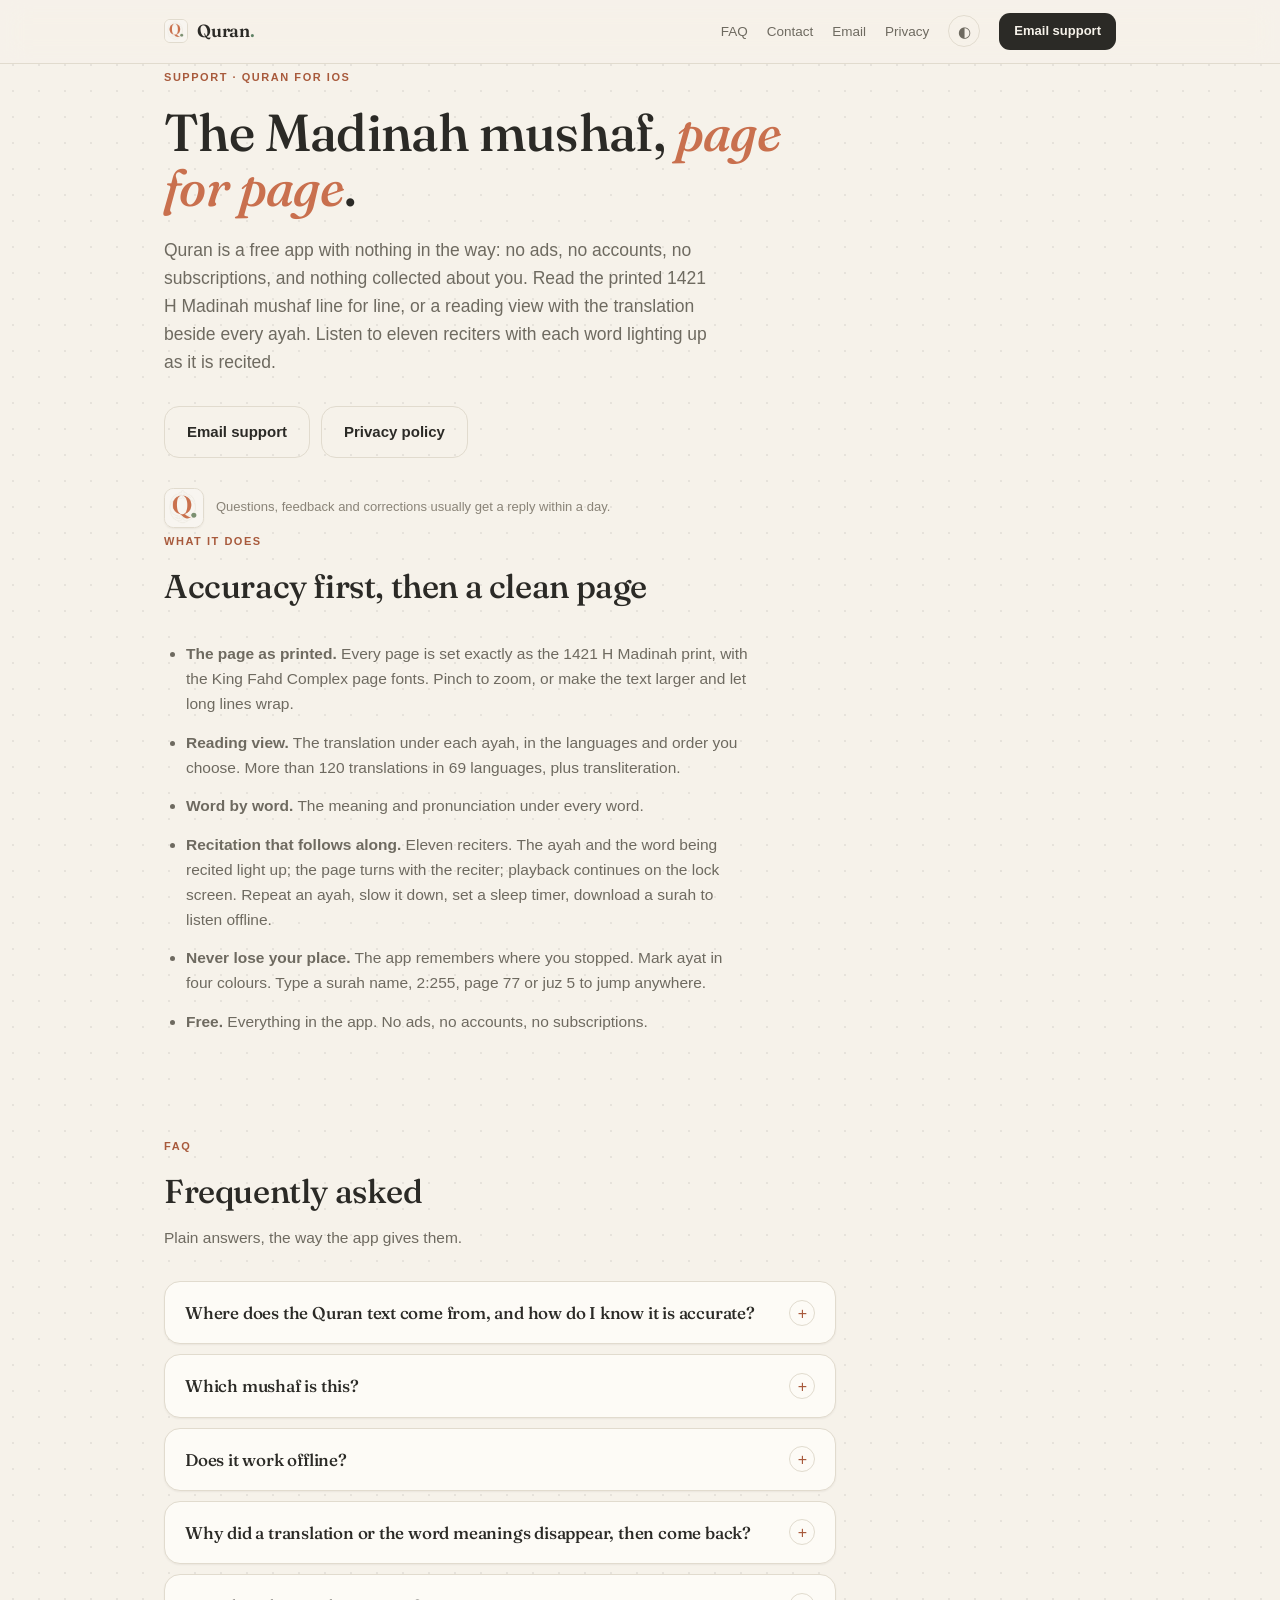
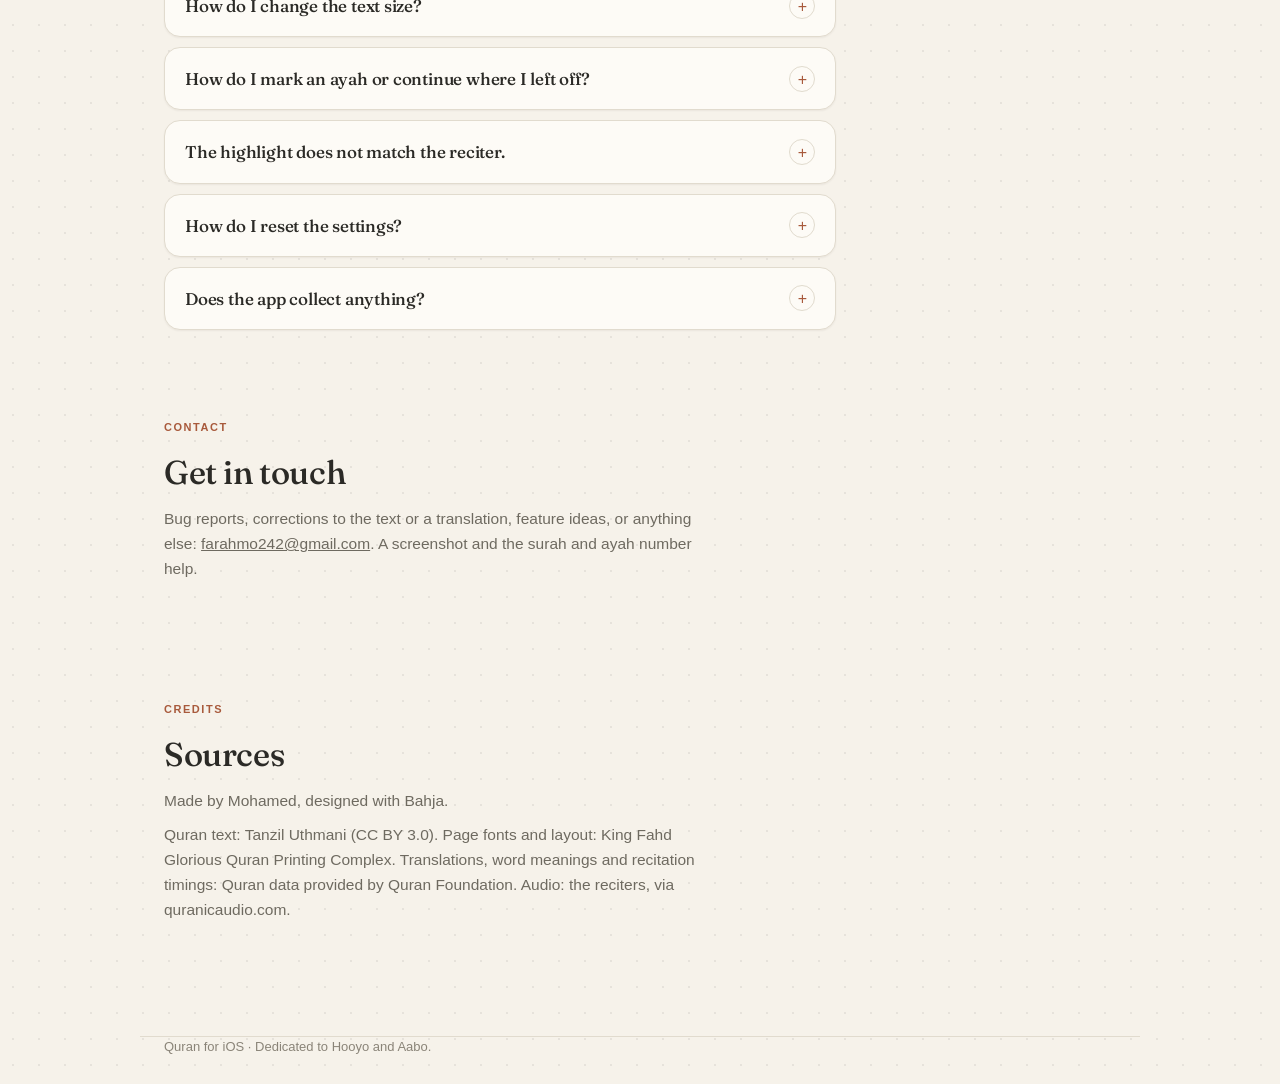
==== commit b12ee4a0: "Credits wording" ====
--- a/index.html
+++ b/index.html
@@ -143,7 +143,7 @@
   <div class="section-head" data-reveal>
     <span class="eyebrow">Credits</span>
     <h2 class="serif">Sources</h2>
-    <p>Made by Mohamed, with Bahja, who helped design the app.</p>
+    <p>Made by Mohamed, designed with Bahja.</p>
     <p>Quran text: Tanzil Uthmani (CC BY 3.0). Page fonts and layout: King Fahd Glorious Quran Printing Complex. Translations, word meanings and recitation timings: Quran data provided by Quran Foundation. Audio: the reciters, via quranicaudio.com.</p>
   </div>
 </section>
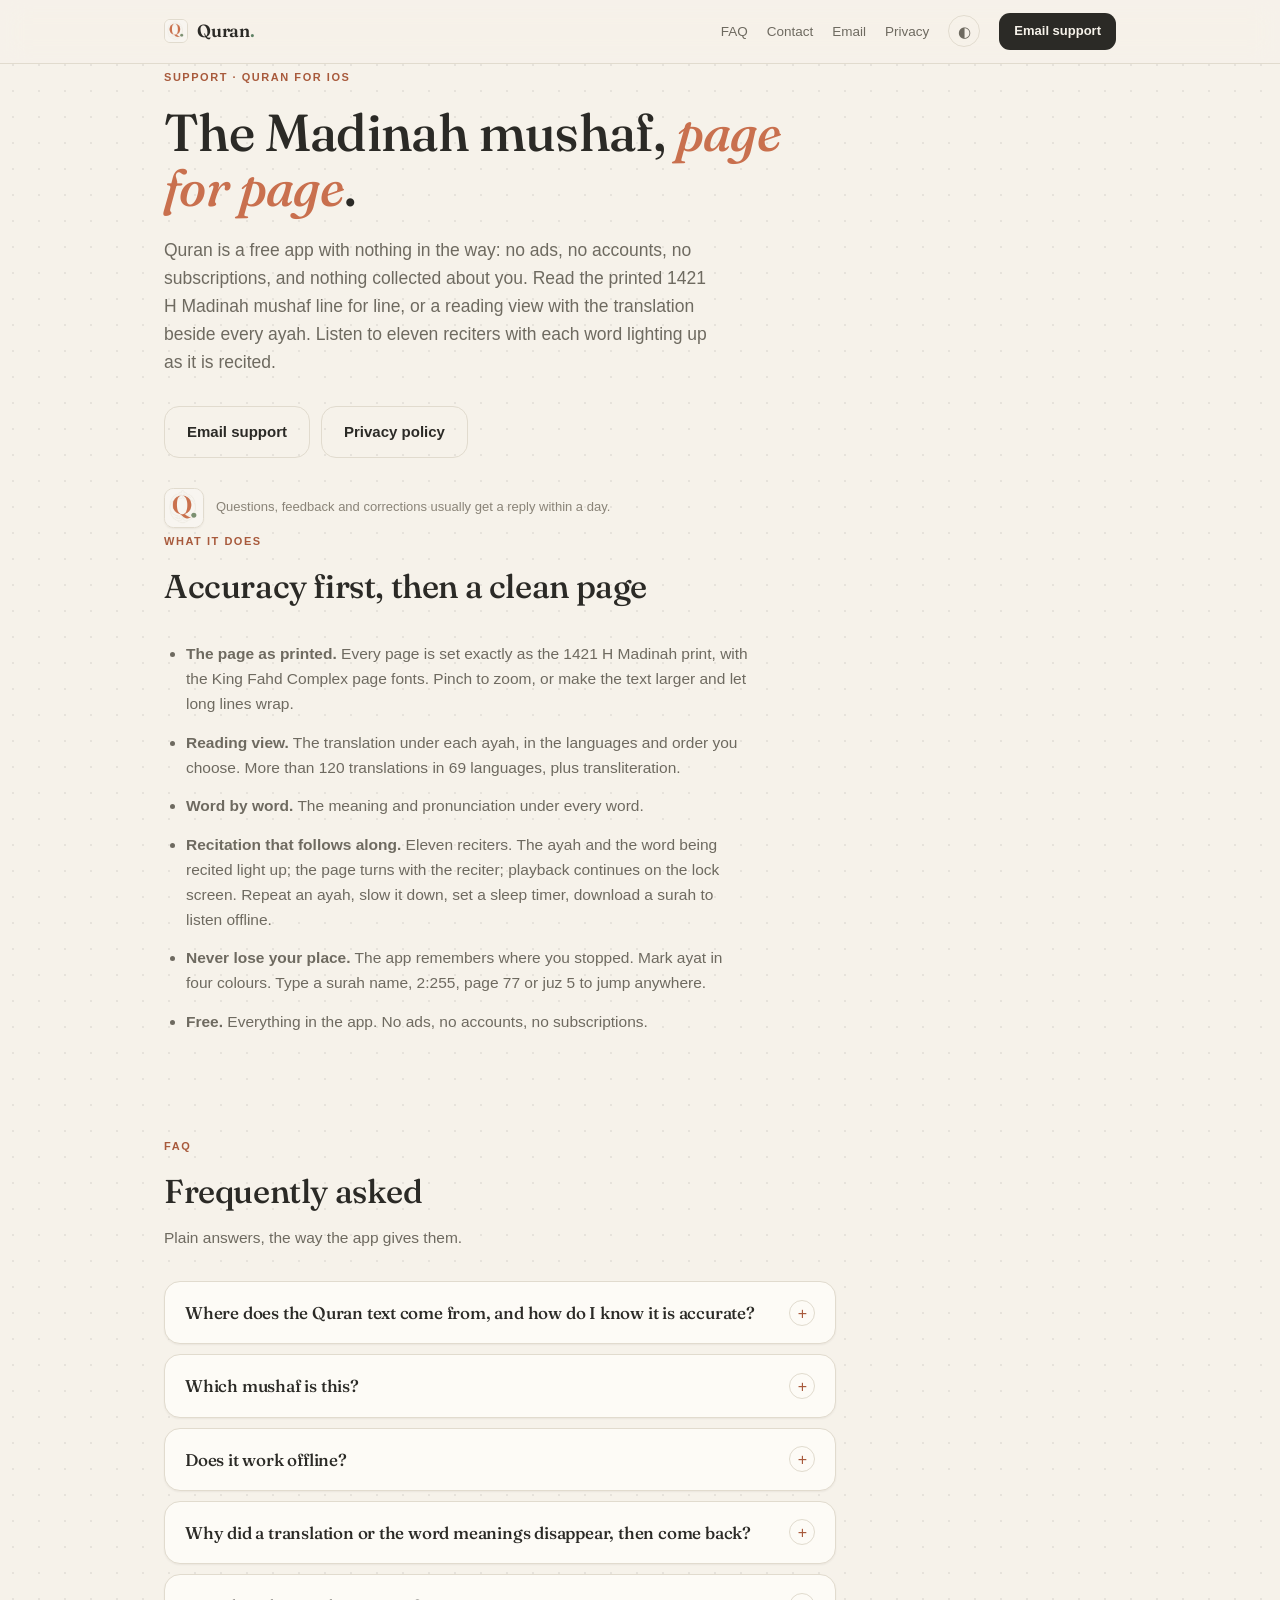
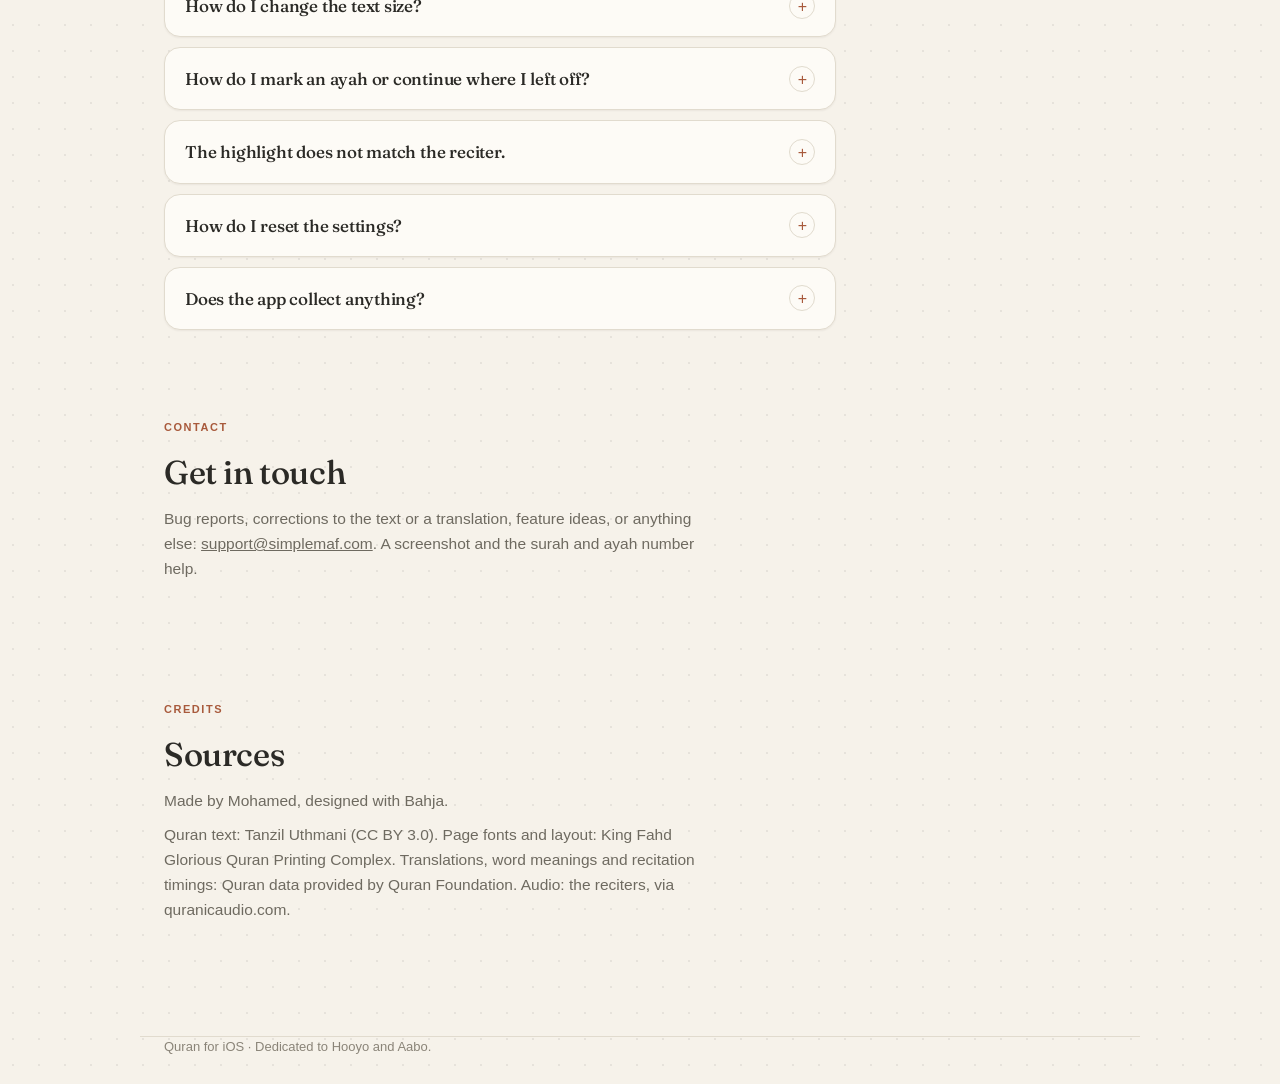
==== commit ae47d52f: "Use support@simplemaf.com as the support address Co-Authored-By: Claude Fable 5.1 <noreply@anthropic" ====
--- a/index.html
+++ b/index.html
@@ -28,10 +28,10 @@
     <div class="nav-links">
       <a href="#faq" class="collapse">FAQ</a>
       <a href="#contact" class="collapse">Contact</a>
-      <a href="mailto:farahmo242@gmail.com" class="collapse">Email</a>
+      <a href="mailto:support@simplemaf.com" class="collapse">Email</a>
       <a href="privacy.html">Privacy</a>
       <button id="themeBtn" class="theme-btn" type="button" aria-label="Switch theme" title="Theme: follows your system"><span id="themeIcon" aria-hidden="true">◐</span></button>
-      <a class="nav-cta" href="mailto:farahmo242@gmail.com">Email support</a>
+      <a class="nav-cta" href="mailto:support@simplemaf.com">Email support</a>
     </div>
   </div>
 </nav>
@@ -41,7 +41,7 @@
   <h1 class="serif">The Madinah mushaf, <em>page for page</em>.</h1>
   <p class="lede">Quran is a free app with nothing in the way: no ads, no accounts, no subscriptions, and nothing collected about you. Read the printed 1421 H Madinah mushaf line for line, or a reading view with the translation beside every ayah. Listen to eleven reciters with each word lighting up as it is recited.</p>
   <div class="btn-row">
-    <a class="btn btn-ghost" href="mailto:farahmo242@gmail.com">Email support</a>
+    <a class="btn btn-ghost" href="mailto:support@simplemaf.com">Email support</a>
     <a class="btn btn-ghost" href="privacy.html">Privacy policy</a>
   </div>
   <div class="hero-note">
@@ -135,7 +135,7 @@
   <div class="section-head" data-reveal>
     <span class="eyebrow">Contact</span>
     <h2 class="serif">Get in touch</h2>
-    <p>Bug reports, corrections to the text or a translation, feature ideas, or anything else: <a href="mailto:farahmo242@gmail.com">farahmo242@gmail.com</a>. A screenshot and the surah and ayah number help.</p>
+    <p>Bug reports, corrections to the text or a translation, feature ideas, or anything else: <a href="mailto:support@simplemaf.com">support@simplemaf.com</a>. A screenshot and the surah and ayah number help.</p>
   </div>
 </section>
 
